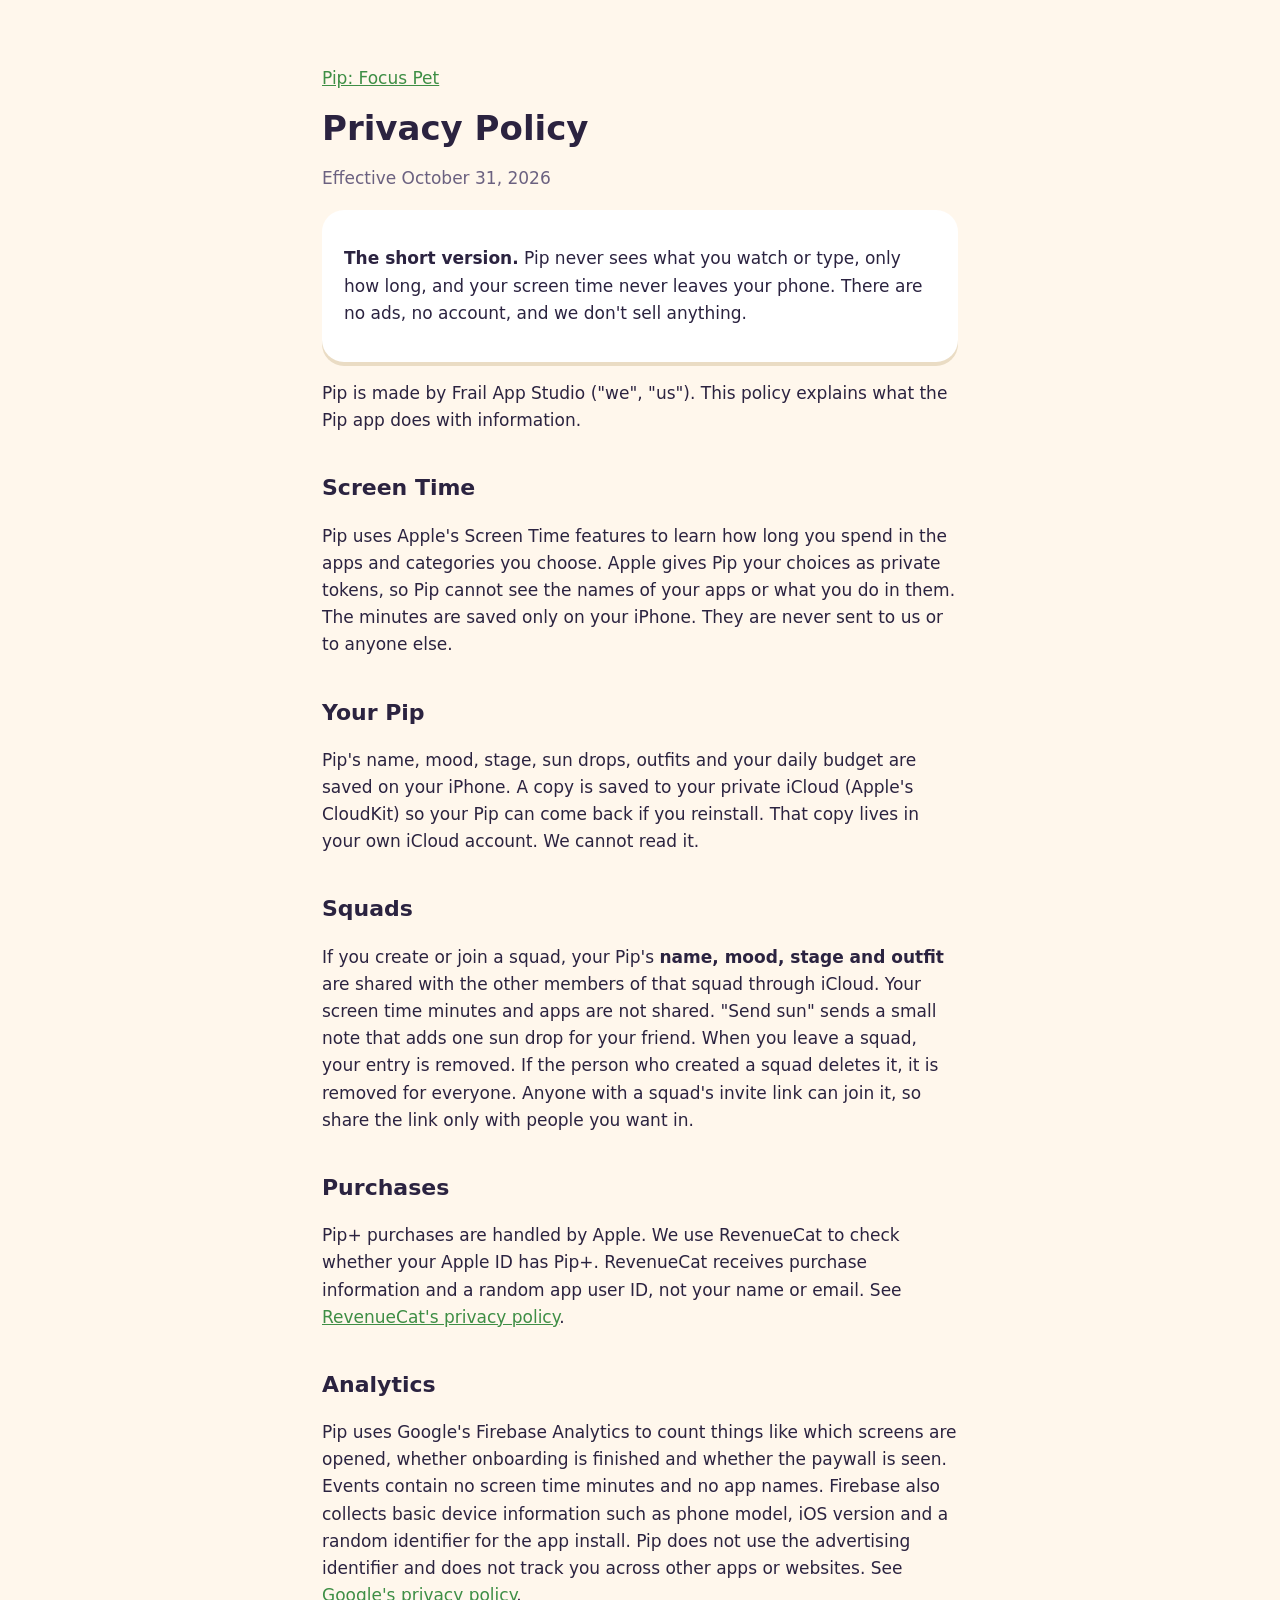
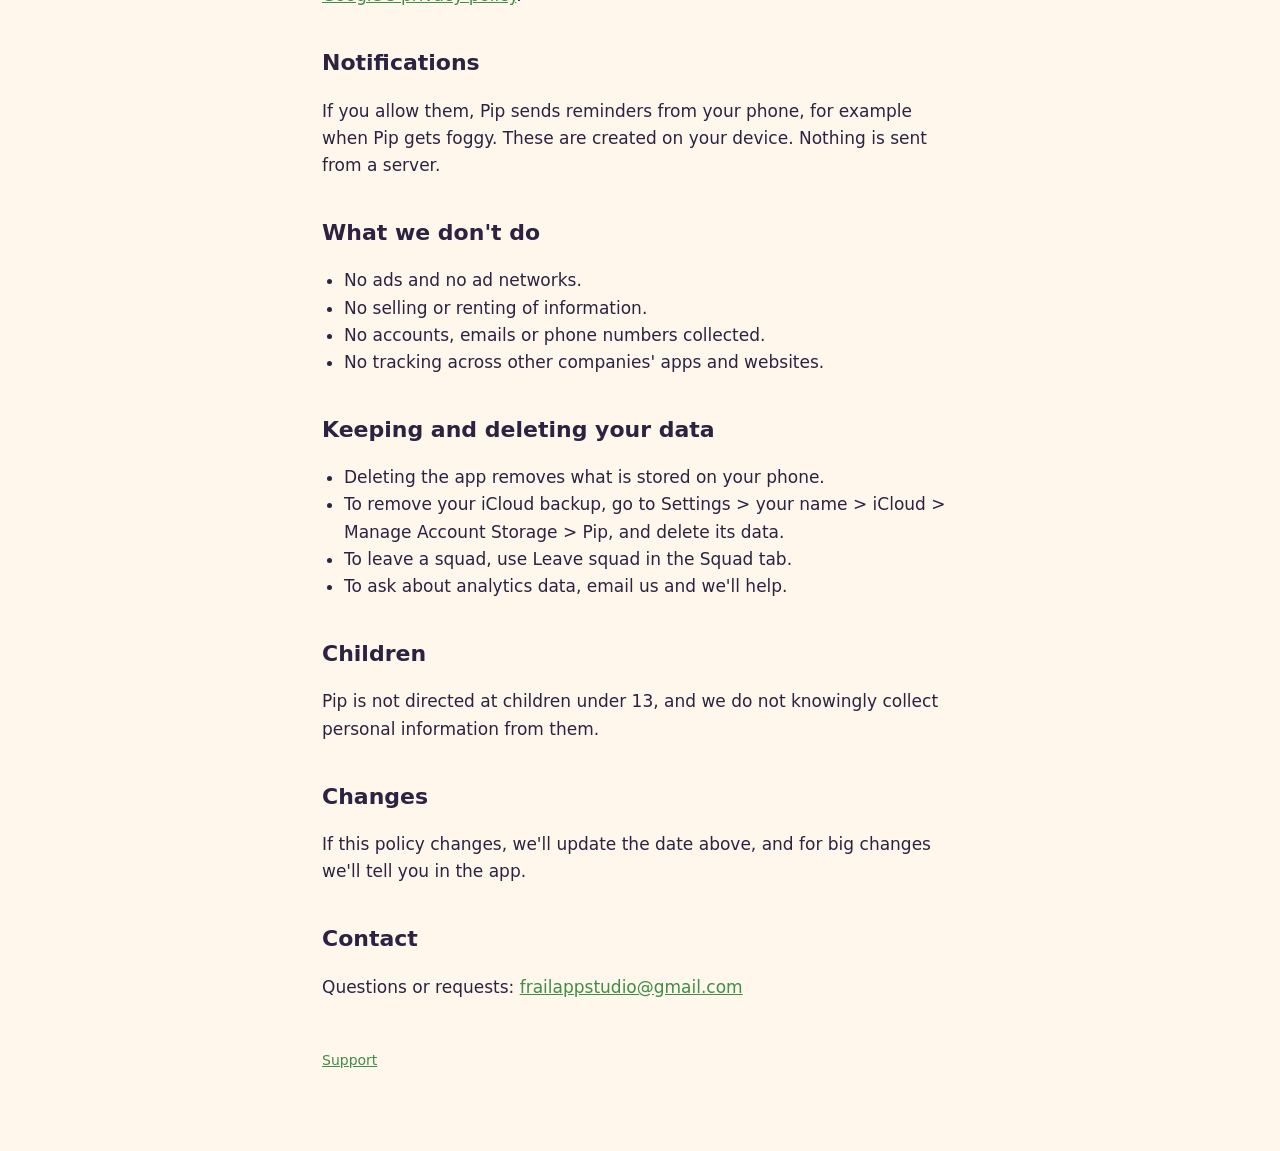
==== privacy.html @ 8f761b22 "Pip: privacy policy and support pages" ====
<!DOCTYPE html>
<html lang="en"><head><meta charset="utf-8"><meta name="viewport" content="width=device-width, initial-scale=1">
<title>Pip: Focus Pet: Privacy Policy</title><link rel="stylesheet" href="style.css"></head>
<body><main>
<p class="soft"><a href="index.html">Pip: Focus Pet</a></p>
<h1>Privacy Policy</h1>
<p class="soft">Effective October 31, 2026</p>

<div class="card"><p><strong>The short version.</strong> Pip never sees what you watch or type, only how long, and your screen time never leaves your phone. There are no ads, no account, and we don't sell anything.</p></div>

<p>Pip is made by Frail App Studio ("we", "us"). This policy explains what the Pip app does with information.</p>

<h2>Screen Time</h2>
<p>Pip uses Apple's Screen Time features to learn how long you spend in the apps and categories you choose. Apple gives Pip your choices as private tokens, so Pip cannot see the names of your apps or what you do in them. The minutes are saved only on your iPhone. They are never sent to us or to anyone else.</p>

<h2>Your Pip</h2>
<p>Pip's name, mood, stage, sun drops, outfits and your daily budget are saved on your iPhone. A copy is saved to your private iCloud (Apple's CloudKit) so your Pip can come back if you reinstall. That copy lives in your own iCloud account. We cannot read it.</p>

<h2>Squads</h2>
<p>If you create or join a squad, your Pip's <strong>name, mood, stage and outfit</strong> are shared with the other members of that squad through iCloud. Your screen time minutes and apps are not shared. "Send sun" sends a small note that adds one sun drop for your friend. When you leave a squad, your entry is removed. If the person who created a squad deletes it, it is removed for everyone. Anyone with a squad's invite link can join it, so share the link only with people you want in.</p>

<h2>Purchases</h2>
<p>Pip+ purchases are handled by Apple. We use RevenueCat to check whether your Apple ID has Pip+. RevenueCat receives purchase information and a random app user ID, not your name or email. See <a href="https://www.revenuecat.com/privacy">RevenueCat's privacy policy</a>.</p>

<h2>Analytics</h2>
<p>Pip uses Google's Firebase Analytics to count things like which screens are opened, whether onboarding is finished and whether the paywall is seen. Events contain no screen time minutes and no app names. Firebase also collects basic device information such as phone model, iOS version and a random identifier for the app install. Pip does not use the advertising identifier and does not track you across other apps or websites. See <a href="https://policies.google.com/privacy">Google's privacy policy</a>.</p>

<h2>Notifications</h2>
<p>If you allow them, Pip sends reminders from your phone, for example when Pip gets foggy. These are created on your device. Nothing is sent from a server.</p>

<h2>What we don't do</h2>
<ul>
<li>No ads and no ad networks.</li>
<li>No selling or renting of information.</li>
<li>No accounts, emails or phone numbers collected.</li>
<li>No tracking across other companies' apps and websites.</li>
</ul>

<h2>Keeping and deleting your data</h2>
<ul>
<li>Deleting the app removes what is stored on your phone.</li>
<li>To remove your iCloud backup, go to Settings &gt; your name &gt; iCloud &gt; Manage Account Storage &gt; Pip, and delete its data.</li>
<li>To leave a squad, use Leave squad in the Squad tab.</li>
<li>To ask about analytics data, email us and we'll help.</li>
</ul>

<h2>Children</h2>
<p>Pip is not directed at children under 13, and we do not knowingly collect personal information from them.</p>

<h2>Changes</h2>
<p>If this policy changes, we'll update the date above, and for big changes we'll tell you in the app.</p>

<h2>Contact</h2>
<p>Questions or requests: <a href="mailto:frailappstudio@gmail.com">frailappstudio@gmail.com</a></p>
<footer><a href="index.html">Support</a></footer>
</main></body></html>
---- style.css ----
:root { --bg:#FFF7EC; --ink:#2B2340; --soft:#6B6180; --card:#fff; --green:#6CC070; --line:#EADCC4; }
* { box-sizing: border-box; }
body { margin:0; background:var(--bg); color:var(--ink); font:17px/1.6 -apple-system, "SF Pro Rounded", system-ui, sans-serif; }
main { max-width: 680px; margin: 0 auto; padding: 48px 22px 80px; }
h1 { font-size: 34px; line-height:1.15; margin: 8px 0 6px; }
h2 { font-size: 22px; margin: 36px 0 6px; }
p, li { color: var(--ink); }
.soft { color: var(--soft); }
.card { background: var(--card); border-radius: 22px; padding: 18px 22px; box-shadow: 0 4px 0 var(--line); margin: 18px 0; }
a { color: #3E8E45; }
ul { padding-left: 22px; }
footer { margin-top: 48px; color: var(--soft); font-size: 14px; }
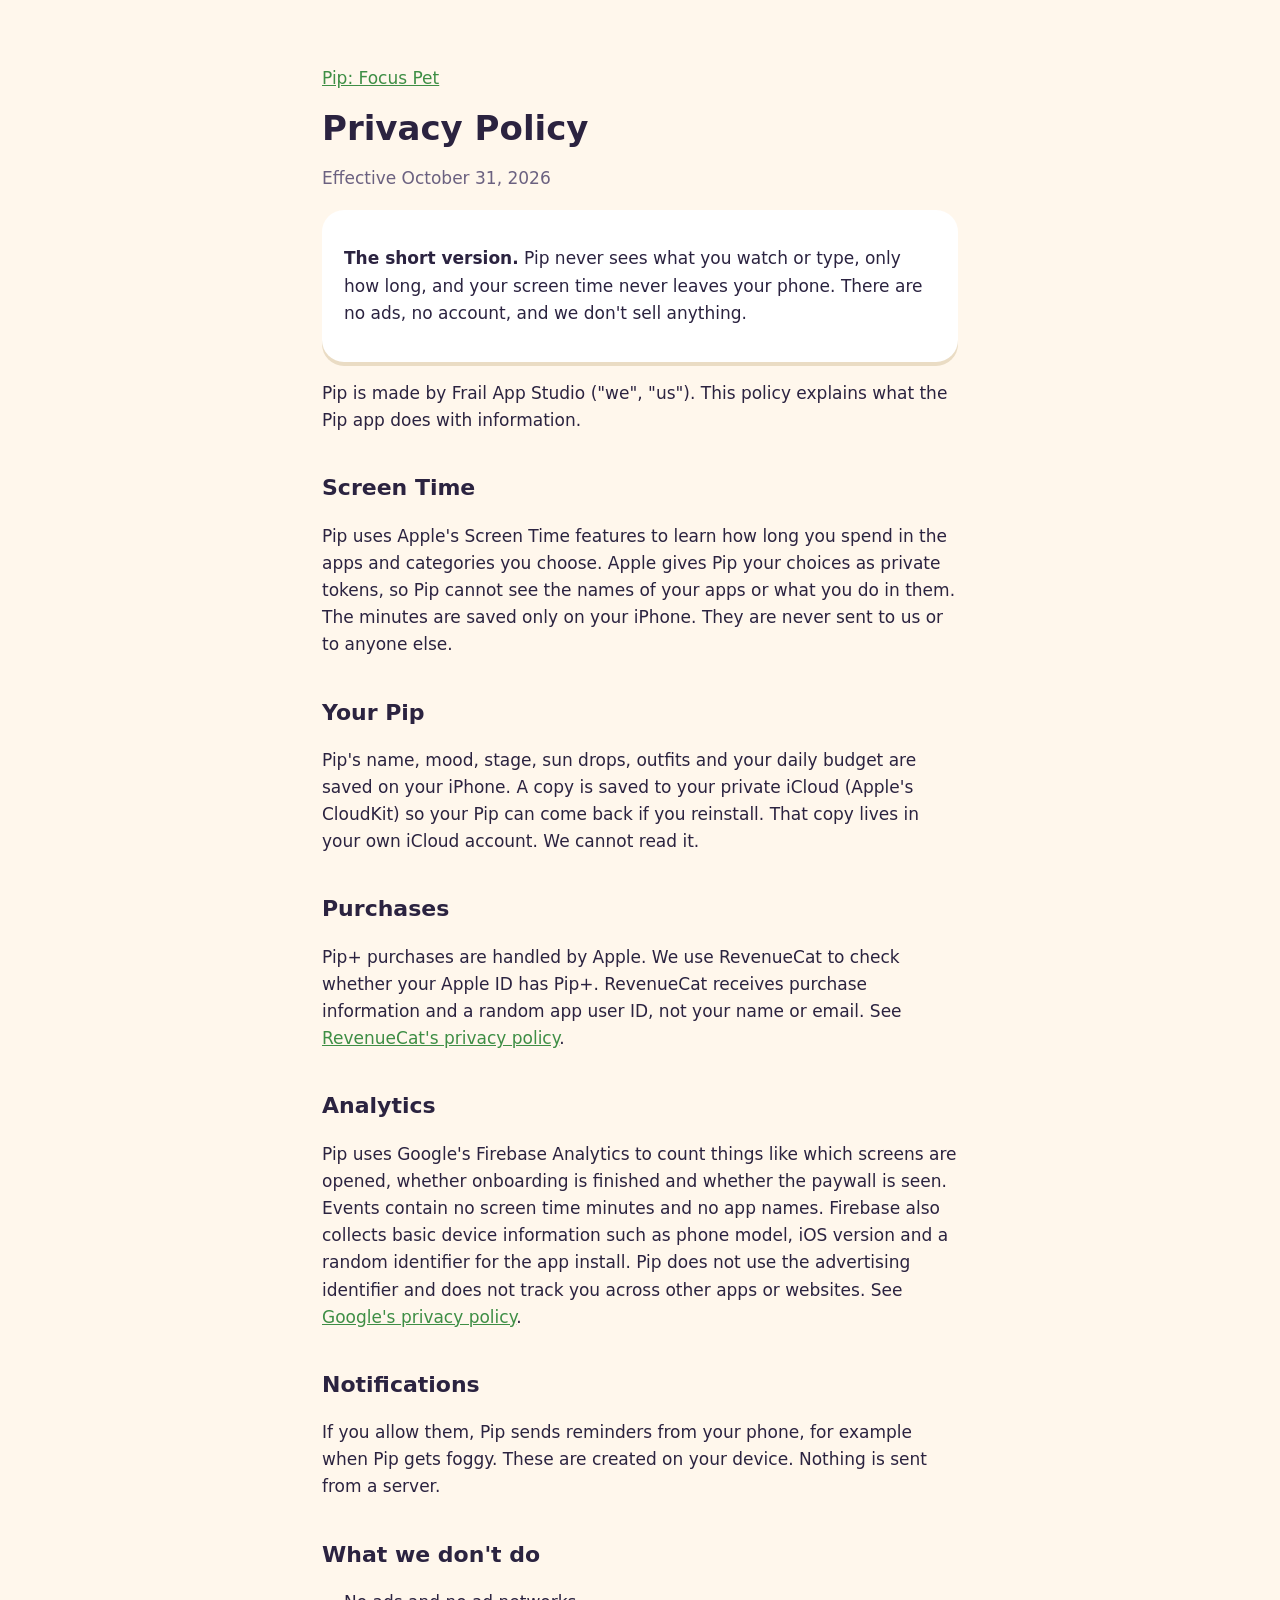
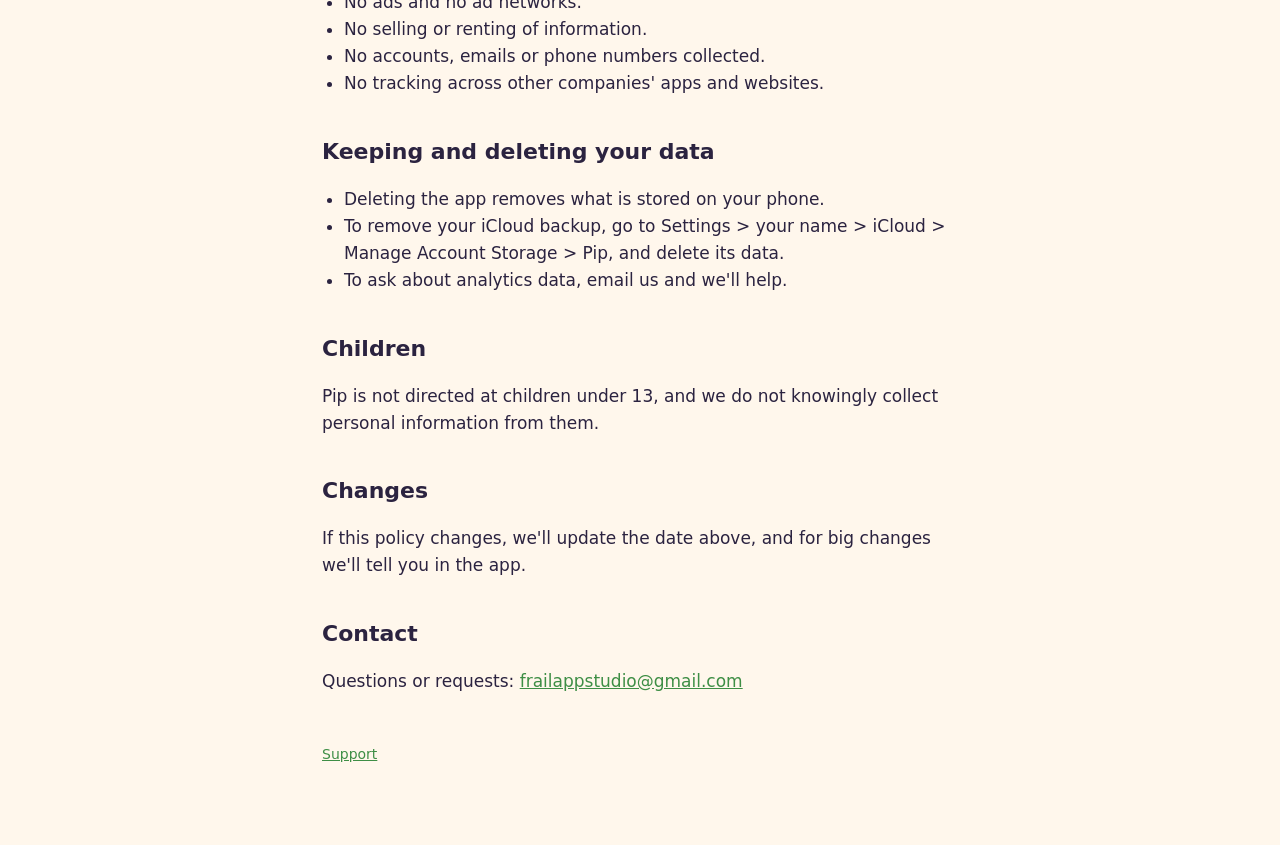
==== commit 4ed1e368: "Remove squads (not in v1), add billing FAQ Co-Authored-By: Claude Opus 5.5 <noreply@anthropic.com>" ====
--- a/privacy.html
+++ b/privacy.html
@@ -15,9 +15,6 @@
 
 <h2>Your Pip</h2>
 <p>Pip's name, mood, stage, sun drops, outfits and your daily budget are saved on your iPhone. A copy is saved to your private iCloud (Apple's CloudKit) so your Pip can come back if you reinstall. That copy lives in your own iCloud account. We cannot read it.</p>
-
-<h2>Squads</h2>
-<p>If you create or join a squad, your Pip's <strong>name, mood, stage and outfit</strong> are shared with the other members of that squad through iCloud. Your screen time minutes and apps are not shared. "Send sun" sends a small note that adds one sun drop for your friend. When you leave a squad, your entry is removed. If the person who created a squad deletes it, it is removed for everyone. Anyone with a squad's invite link can join it, so share the link only with people you want in.</p>
 
 <h2>Purchases</h2>
 <p>Pip+ purchases are handled by Apple. We use RevenueCat to check whether your Apple ID has Pip+. RevenueCat receives purchase information and a random app user ID, not your name or email. See <a href="https://www.revenuecat.com/privacy">RevenueCat's privacy policy</a>.</p>
@@ -40,7 +37,6 @@
 <ul>
 <li>Deleting the app removes what is stored on your phone.</li>
 <li>To remove your iCloud backup, go to Settings &gt; your name &gt; iCloud &gt; Manage Account Storage &gt; Pip, and delete its data.</li>
-<li>To leave a squad, use Leave squad in the Squad tab.</li>
 <li>To ask about analytics data, email us and we'll help.</li>
 </ul>
 
